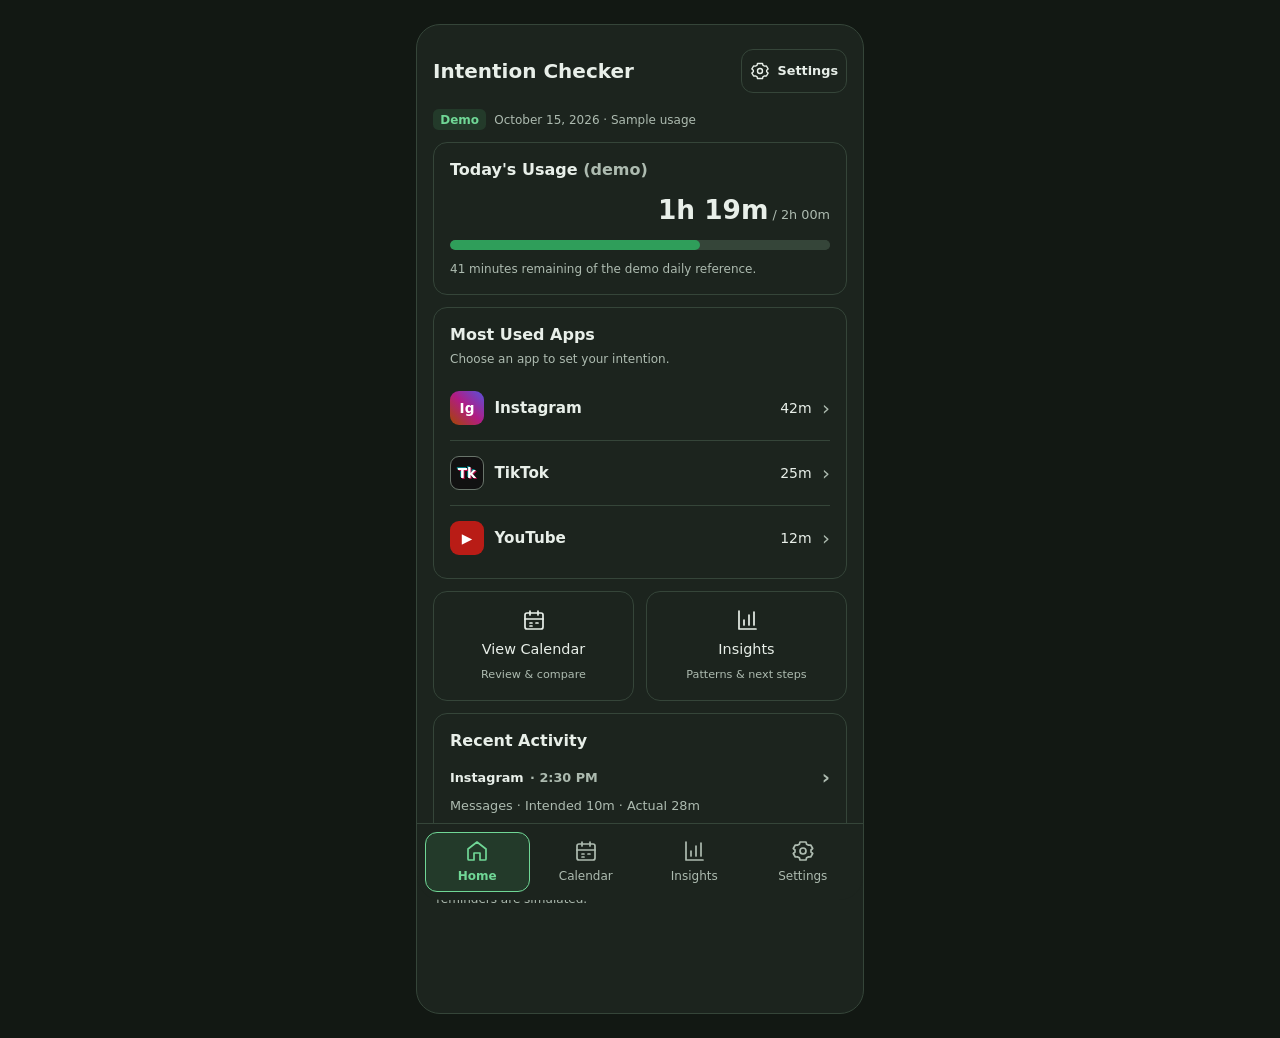
==== index.html @ cbe985e0 "feat: implement Task 5 dashboard and shared UI foundation Add mobile-first Home, reusable styles, an" ====
<!doctype html>
<html lang="en">
<head>
  <meta charset="utf-8">
  <link rel="icon" href="data:image/svg+xml,%3Csvg xmlns=%22http://www.w3.org/2000/svg%22 viewBox=%220 0 32 32%22%3E%3Crect width=%2232%22 height=%2232%22 rx=%228%22 fill=%22%23233a2a%22/%3E%3Cpath d=%22m8 16 5 5 11-11%22 fill=%22none%22 stroke=%22%2370d796%22 stroke-width=%223%22/%3E%3C/svg%3E">
  <meta name="viewport" content="width=device-width, initial-scale=1, viewport-fit=cover">
  <meta name="theme-color" content="#121813">
  <meta name="description" content="Set an intention before opening social media. Explore your demo usage and reflect on your habits.">
  <title>Home · Intention Checker</title>
  <link rel="stylesheet" href="css/global.css">
  <link rel="stylesheet" href="css/dashboard.css">
  <script src="js/navigation.js" defer></script>
  <script src="js/dashboard-data.js" defer></script>
  <script src="js/dashboard.js" defer></script>
</head>
<body data-page="home">
  <a class="skip-link" href="#main">Skip to content</a>
  <div class="app-shell">
    <header class="page-header">
      <h1>Intention Checker</h1>
      <a class="button button-quiet settings-link" href="pages/reminders.html"><span data-icon="settings"></span>Settings</a>
    </header>
    <main id="main" class="page-content dashboard" tabindex="-1">
      <p class="demo-caption"><span class="demo-badge">Demo</span> October 15, 2026 · Sample usage</p>
      <section class="card usage-card" aria-labelledby="usage-heading">
        <h2 id="usage-heading">Today's Usage <span class="muted">(demo)</span></h2>
        <p class="usage-total"><strong id="usage-total">1h 19m</strong><span class="muted"> / 2h 00m</span></p>
        <progress id="usage-progress" max="120" value="79" aria-label="Demo usage toward a two-hour daily reference">79 of 120 minutes</progress>
        <p class="muted usage-note" id="usage-note">41 minutes remaining of the demo daily reference.</p>
      </section>
      <section class="card apps-card" aria-labelledby="apps-heading">
        <h2 id="apps-heading">Most Used Apps</h2>
        <p class="muted section-hint">Choose an app to set your intention.</p>
        <ul class="app-list" id="app-list">
          <li><a class="app-row" href="pages/intention.html?app=instagram"><span class="app-icon app-icon-instagram" aria-hidden="true">Ig</span><span class="app-name">Instagram</span><span class="app-time">42m</span><span class="chevron" aria-hidden="true">›</span></a></li>
          <li><a class="app-row" href="pages/intention.html?app=tiktok"><span class="app-icon app-icon-tiktok" aria-hidden="true">Tk</span><span class="app-name">TikTok</span><span class="app-time">25m</span><span class="chevron" aria-hidden="true">›</span></a></li>
          <li><a class="app-row" href="pages/intention.html?app=youtube"><span class="app-icon app-icon-youtube" aria-hidden="true">▶</span><span class="app-name">YouTube</span><span class="app-time">12m</span><span class="chevron" aria-hidden="true">›</span></a></li>
        </ul>
      </section>
      <div class="dashboard-shortcuts" aria-label="Explore your usage">
        <a class="card shortcut" href="pages/calendar.html?date=2026-10-15"><span data-icon="calendar"></span><span>View Calendar</span><small class="muted">Review & compare</small></a>
        <a class="card shortcut" href="pages/session-details.html?view=insights"><span data-icon="insights"></span><span>Insights</span><small class="muted">Patterns & next steps</small></a>
      </div>
      <section class="card recent-card" aria-labelledby="recent-heading">
        <h2 id="recent-heading">Recent Activity</h2>
        <a class="recent-entry" href="pages/session-details.html?id=ig-2026-10-15-a">
          <span class="recent-title">Instagram <span class="muted">· 2:30 PM</span><span class="chevron" aria-hidden="true">›</span></span>
          <span class="muted">Messages · Intended 10m · Actual 28m</span>
          <span class="status-warning">18 minutes over intention</span>
        </a>
      </section>
      <p class="simulation-note muted">A practice space for intentional use. App launches, usage and reminders are simulated.</p>
      <noscript><p class="notice">JavaScript is off. App and shortcut links still work; enable JavaScript for the shared bottom navigation.</p></noscript>
    </main>
    <nav class="bottom-nav" data-bottom-nav aria-label="Main navigation"></nav>
  </div>
</body>
</html>
---- css/global.css ----
/* Shared foundation. See docs/UI_FOUNDATION.md before integration. */
:root {
  color-scheme: dark;
  --color-bg: #121813;
  --color-surface: #1c241e;
  --color-text: #e8efe9;
  --color-muted: #adbbb0;
  --color-border: #354539;
  --color-accent: #70d796;
  --color-primary: #2f9e5a;
  --color-primary-text: #08180e;
  --color-selected: #233a2a;
  --color-warning: #ffbd7a;
  --color-danger: #ffaaa4;
  --space-1: .25rem;
  --space-2: .5rem;
  --space-3: .75rem;
  --space-4: 1rem;
  --space-5: 1.5rem;
  --space-6: 2rem;
  --radius: .875rem;
  --font-body: system-ui, -apple-system, "Segoe UI", sans-serif;
}
* { box-sizing: border-box; }
body { margin: 0; background: var(--color-bg); color: var(--color-text); font: 1rem/1.5 var(--font-body); }
a { color: inherit; }
button, input, select, textarea { font: inherit; }
button, a { -webkit-tap-highlight-color: transparent; }
:focus-visible { outline: 3px solid var(--color-accent); outline-offset: 4px; }
h1, h2, h3, p { margin: 0; }
h1 { font-size: 1.25rem; line-height: 1.3; font-weight: 700; }
h2 { font-size: 1rem; line-height: 1.4; font-weight: 650; }
h3 { font-size: 1rem; }
.app-shell { max-width: 28rem; min-height: 100dvh; margin: 0 auto; background: var(--color-surface); display: flex; flex-direction: column; }
.page-header { display: flex; justify-content: space-between; align-items: center; gap: var(--space-3); padding: calc(var(--space-5) + env(safe-area-inset-top, 0px)) var(--space-4) var(--space-4); }
.page-content { flex: 1; padding: 0 var(--space-4) var(--space-5); min-width: 0; }
.card { background: var(--color-surface); border: 1px solid var(--color-border); border-radius: var(--radius); padding: var(--space-4); }
.muted { color: var(--color-muted); }
.button { display: inline-flex; justify-content: center; align-items: center; gap: var(--space-2); min-height: 44px; padding: .65rem 1rem; border: 1px solid transparent; border-radius: .75rem; background: var(--color-accent); color: var(--color-primary-text); font-weight: 650; text-decoration: none; cursor: pointer; }
.button-secondary { color: var(--color-accent); background: var(--color-selected); border-color: var(--color-border); }
.button-quiet { color: var(--color-text); background: transparent; border-color: var(--color-border); }
.icon { display: inline-block; width: 24px; height: 24px; flex-shrink: 0; vertical-align: middle; }
.bottom-nav { position: sticky; bottom: 0; display: grid; grid-template-columns: repeat(4, minmax(0, 1fr)); gap: var(--space-1); padding: var(--space-2) var(--space-2) calc(var(--space-2) + env(safe-area-inset-bottom, 0px)); background: var(--color-surface); border-top: 1px solid var(--color-border); z-index: 10; }
.nav-link { min-height: 60px; display: flex; flex-direction: column; align-items: center; justify-content: center; gap: var(--space-1); border-radius: .75rem; color: var(--color-muted); font-size: .75rem; text-decoration: none; border: 1px solid transparent; }
.nav-link[aria-current="page"] { background: var(--color-selected); border-color: var(--color-accent); color: var(--color-accent); font-weight: 700; }
@media (hover: hover) {
  .button:hover, .nav-link:hover { filter: brightness(1.15); }
  .card[href]:hover { border-color: var(--color-accent); }
}
.skip-link { position: fixed; top: .5rem; left: .5rem; transform: translateY(-180%); background: var(--color-accent); color: var(--color-primary-text); padding: .75rem; z-index: 100; }
.skip-link:focus { transform: none; }
.notice { padding: var(--space-4); border: 1px solid var(--color-border); border-radius: var(--radius); }
.handoff { display: grid; align-content: start; gap: var(--space-4); }
@media (min-width: 600px) {
  body { padding: var(--space-5) 0; }
  .app-shell { min-height: calc(100dvh - 3rem); border: 1px solid var(--color-border); border-radius: 1.5rem; }
  .bottom-nav { border-radius: 0 0 1.5rem 1.5rem; }
}
@media (prefers-reduced-motion: reduce) {
  *, *::before, *::after { scroll-behavior: auto !important; }
}
---- css/dashboard.css ----
.dashboard { display: grid; align-content: start; gap: var(--space-3); }
.dashboard .demo-caption { display: flex; align-items: center; gap: var(--space-2); font-size: .75rem; color: var(--color-muted); flex-wrap: wrap; }
.dashboard .demo-badge { padding: .1rem .45rem; color: var(--color-accent); background: var(--color-selected); border-radius: .35rem; font-weight: 650; }
.settings-link { font-size: .8rem; padding: .5rem; }
.settings-link .icon { width: 20px; height: 20px; }
.dashboard .usage-total { text-align: right; margin-top: .5rem; }
.dashboard .usage-total strong { font-size: 1.65rem; font-weight: 600; }
.dashboard .usage-total > span { font-size: .8rem; }
.dashboard progress { display: block; width: 100%; height: 10px; margin: .65rem 0; border: 0; border-radius: 6px; overflow: hidden; background: var(--color-border); accent-color: var(--color-primary); }
.dashboard progress::-webkit-progress-bar { background: var(--color-border); border-radius: 6px; }
.dashboard progress::-webkit-progress-value { background: var(--color-primary); border-radius: 6px; }
.dashboard progress::-moz-progress-bar { background: var(--color-primary); border-radius: 6px; }
.dashboard .usage-note, .dashboard .section-hint { font-size: .75rem; }
.dashboard .section-hint { margin-top: .25rem; }
.dashboard .app-list { list-style: none; margin: .5rem 0 -.5rem; padding: 0; }
.dashboard .app-list li + li { border-top: 1px solid var(--color-border); }
.dashboard .app-row { display: flex; gap: .65rem; align-items: center; padding: .8rem 0; min-height: 64px; text-decoration: none; border-radius: .25rem; }
.dashboard .app-name { flex: 1; font-size: .95rem; font-weight: 550; }
.dashboard .app-time { font-size: .875rem; font-variant-numeric: tabular-nums; }
.dashboard .app-icon { display: grid; place-items: center; width: 34px; height: 34px; flex-shrink: 0; border-radius: 9px; color: white; font-weight: 700; font-size: .85rem; }
.dashboard .app-icon-instagram { background: linear-gradient(45deg, #a54700, #b11c83, #5851db); }
.dashboard .app-icon-tiktok { background: #111; border: 1px solid #69756b; text-shadow: 1px 1px #b70c47, -1px -1px #007d82; }
.dashboard .app-icon-youtube { background: #b91c16; }
.dashboard .chevron { color: var(--color-muted); font-size: 1.25rem; }
.dashboard .dashboard-shortcuts { display: grid; grid-template-columns: repeat(2, minmax(0, 1fr)); gap: var(--space-3); }
.dashboard .shortcut { display: flex; align-items: center; flex-direction: column; gap: .4rem; text-align: center; text-decoration: none; font-size: .9rem; }
.dashboard .shortcut > .icon { color: var(--color-accent); width: 28px; height: 28px; }
.dashboard .shortcut small { font-size: .7rem; }
.dashboard .recent-entry { display: grid; gap: .25rem; margin-top: .65rem; font-size: .8rem; text-decoration: none; border-radius: .25rem; }
.dashboard .recent-title { display: flex; align-items: center; gap: .4rem; font-weight: 600; }
.dashboard .recent-title .chevron { margin-left: auto; }
.dashboard .status-warning { color: var(--color-warning); }
.dashboard .simulation-note { font-size: .75rem; padding: .25rem .2rem; }
@media (hover: hover) { .dashboard .app-row:hover, .dashboard .recent-entry:hover { background: var(--color-selected); } }
@media (max-width: 350px) { .page-header { flex-wrap: wrap; } .dashboard .shortcut { padding: .75rem .5rem; } }
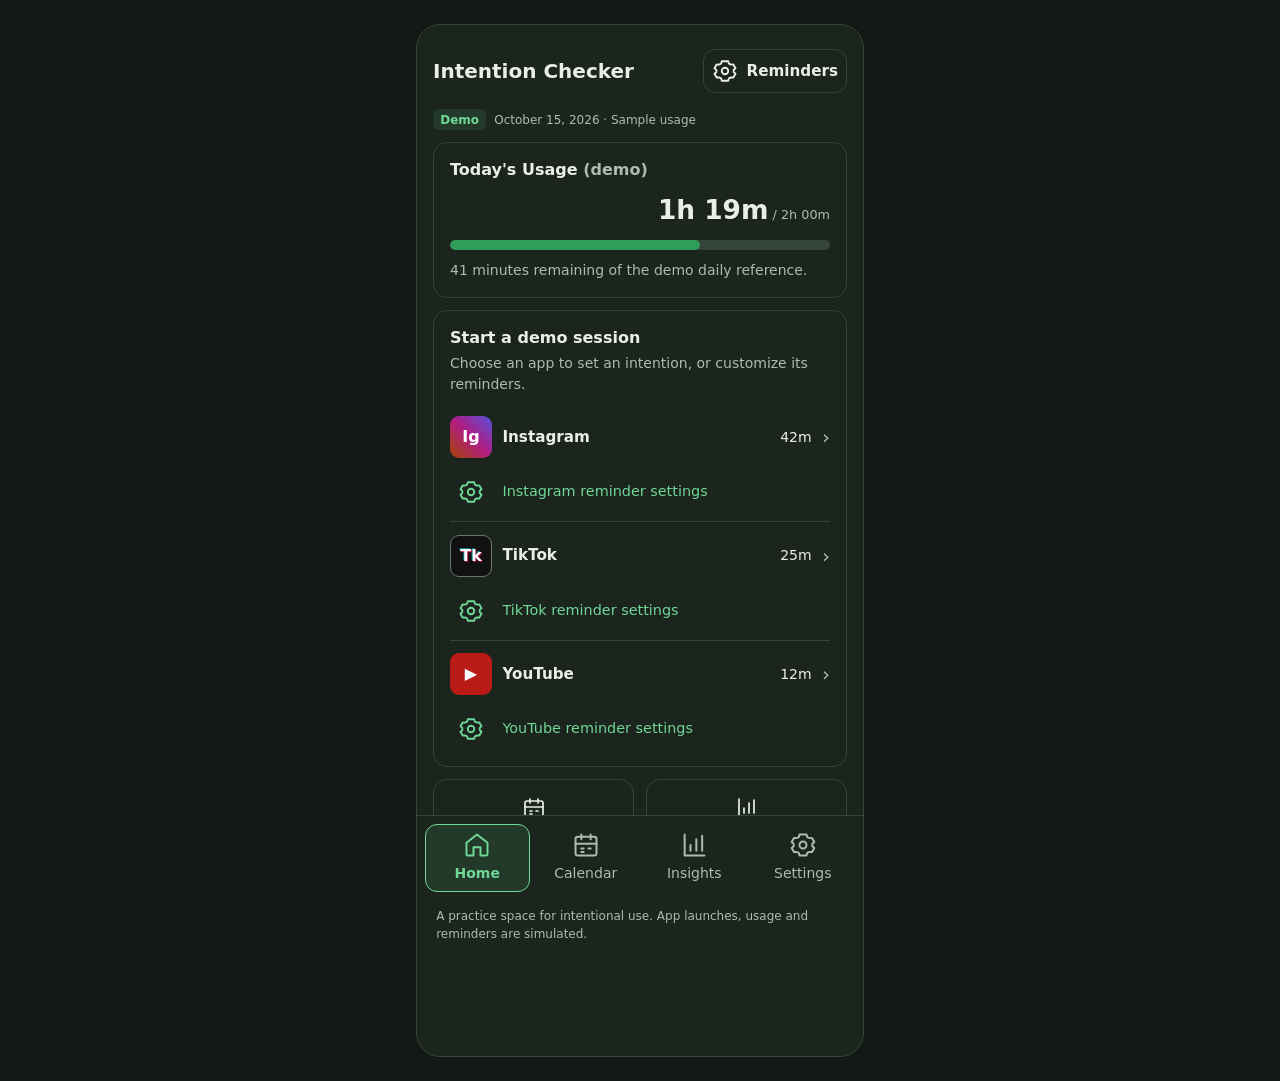
==== commit abf2113d: "fix: resolve UI issues and improve application functionality" ====
--- a/index.html
+++ b/index.html
@@ -18,7 +18,7 @@
   <div class="app-shell">
     <header class="page-header">
       <h1>Intention Checker</h1>
-      <a class="button button-quiet settings-link" href="pages/reminders.html"><span data-icon="settings"></span>Settings</a>
+      <a class="button button-quiet settings-link" href="pages/reminders.html"><span data-icon="settings"></span>Reminders</a>
     </header>
     <main id="main" class="page-content dashboard" tabindex="-1">
       <p class="demo-caption"><span class="demo-badge">Demo</span> October 15, 2026 · Sample usage</p>
@@ -29,26 +29,18 @@
         <p class="muted usage-note" id="usage-note">41 minutes remaining of the demo daily reference.</p>
       </section>
       <section class="card apps-card" aria-labelledby="apps-heading">
-        <h2 id="apps-heading">Most Used Apps</h2>
-        <p class="muted section-hint">Choose an app to set your intention.</p>
+        <h2 id="apps-heading">Start a demo session</h2>
+        <p class="muted section-hint">Choose an app to set an intention, or customize its reminders.</p>
         <ul class="app-list" id="app-list">
-          <li><a class="app-row" href="pages/intention.html?app=instagram"><span class="app-icon app-icon-instagram" aria-hidden="true">Ig</span><span class="app-name">Instagram</span><span class="app-time">42m</span><span class="chevron" aria-hidden="true">›</span></a></li>
-          <li><a class="app-row" href="pages/intention.html?app=tiktok"><span class="app-icon app-icon-tiktok" aria-hidden="true">Tk</span><span class="app-name">TikTok</span><span class="app-time">25m</span><span class="chevron" aria-hidden="true">›</span></a></li>
-          <li><a class="app-row" href="pages/intention.html?app=youtube"><span class="app-icon app-icon-youtube" aria-hidden="true">▶</span><span class="app-name">YouTube</span><span class="app-time">12m</span><span class="chevron" aria-hidden="true">›</span></a></li>
+          <li><a class="app-row" href="pages/intention.html?app=instagram"><span class="app-icon app-icon-instagram" aria-hidden="true">Ig</span><span class="app-name">Instagram</span><span class="app-time">42m</span><span class="chevron" aria-hidden="true">›</span></a><a class="app-reminders" href="pages/reminders.html?app=instagram"><span class="app-reminders-icon" data-icon="settings" aria-hidden="true"></span><span>Instagram reminder settings</span></a></li>
+          <li><a class="app-row" href="pages/intention.html?app=tiktok"><span class="app-icon app-icon-tiktok" aria-hidden="true">Tk</span><span class="app-name">TikTok</span><span class="app-time">25m</span><span class="chevron" aria-hidden="true">›</span></a><a class="app-reminders" href="pages/reminders.html?app=tiktok"><span class="app-reminders-icon" data-icon="settings" aria-hidden="true"></span><span>TikTok reminder settings</span></a></li>
+          <li><a class="app-row" href="pages/intention.html?app=youtube"><span class="app-icon app-icon-youtube" aria-hidden="true">▶</span><span class="app-name">YouTube</span><span class="app-time">12m</span><span class="chevron" aria-hidden="true">›</span></a><a class="app-reminders" href="pages/reminders.html?app=youtube"><span class="app-reminders-icon" data-icon="settings" aria-hidden="true"></span><span>YouTube reminder settings</span></a></li>
         </ul>
       </section>
       <div class="dashboard-shortcuts" aria-label="Explore your usage">
         <a class="card shortcut" href="pages/calendar.html?date=2026-10-15"><span data-icon="calendar"></span><span>View Calendar</span><small class="muted">Review & compare</small></a>
         <a class="card shortcut" href="pages/session-details.html?view=insights"><span data-icon="insights"></span><span>Insights</span><small class="muted">Patterns & next steps</small></a>
       </div>
-      <section class="card recent-card" aria-labelledby="recent-heading">
-        <h2 id="recent-heading">Recent Activity</h2>
-        <a class="recent-entry" href="pages/session-details.html?id=ig-2026-10-15-a">
-          <span class="recent-title">Instagram <span class="muted">· 2:30 PM</span><span class="chevron" aria-hidden="true">›</span></span>
-          <span class="muted">Messages · Intended 10m · Actual 28m</span>
-          <span class="status-warning">18 minutes over intention</span>
-        </a>
-      </section>
       <p class="simulation-note muted">A practice space for intentional use. App launches, usage and reminders are simulated.</p>
       <noscript><p class="notice">JavaScript is off. App and shortcut links still work; enable JavaScript for the shared bottom navigation.</p></noscript>
     </main>
--- a/css/global.css
+++ b/css/global.css
@@ -59,3 +59,7 @@
 @media (prefers-reduced-motion: reduce) {
   *, *::before, *::after { scroll-behavior: auto !important; }
 }
+
+/* Integrated DP3 usability pass: readable shared navigation. */
+.nav-link { font-size: .875rem; min-height: 68px; }
+.nav-link .icon { width: 28px; height: 28px; }
--- a/css/dashboard.css
+++ b/css/dashboard.css
@@ -33,3 +33,14 @@
 .dashboard .simulation-note { font-size: .75rem; padding: .25rem .2rem; }
 @media (hover: hover) { .dashboard .app-row:hover, .dashboard .recent-entry:hover { background: var(--color-selected); } }
 @media (max-width: 350px) { .page-header { flex-wrap: wrap; } .dashboard .shortcut { padding: .75rem .5rem; } }
+
+/* DP3: larger labels and distinct session/settings destinations. */
+.settings-link { font-size: .95rem; }
+.settings-link .icon { width: 26px; height: 26px; }
+.dashboard .app-icon { width: 42px; height: 42px; font-size: 1rem; }
+.dashboard .section-hint, .dashboard .usage-note { font-size: .875rem; }
+.dashboard .shortcut small { font-size: .8rem; }
+.dashboard .app-reminders { display: flex; align-items: center; gap: .65rem; min-height: 48px; color: var(--color-accent); font-size: .9rem; padding-bottom: .5rem; text-decoration: none; border-radius: .25rem; }
+.dashboard .app-reminders-icon { display: grid; place-items: center; width: 42px; min-height: 42px; flex-shrink: 0; }
+.dashboard .app-reminders-icon .icon { width: 26px; height: 26px; }
+@media (hover: hover) { .dashboard .app-reminders:hover { background: var(--color-selected); text-decoration: underline; } }
